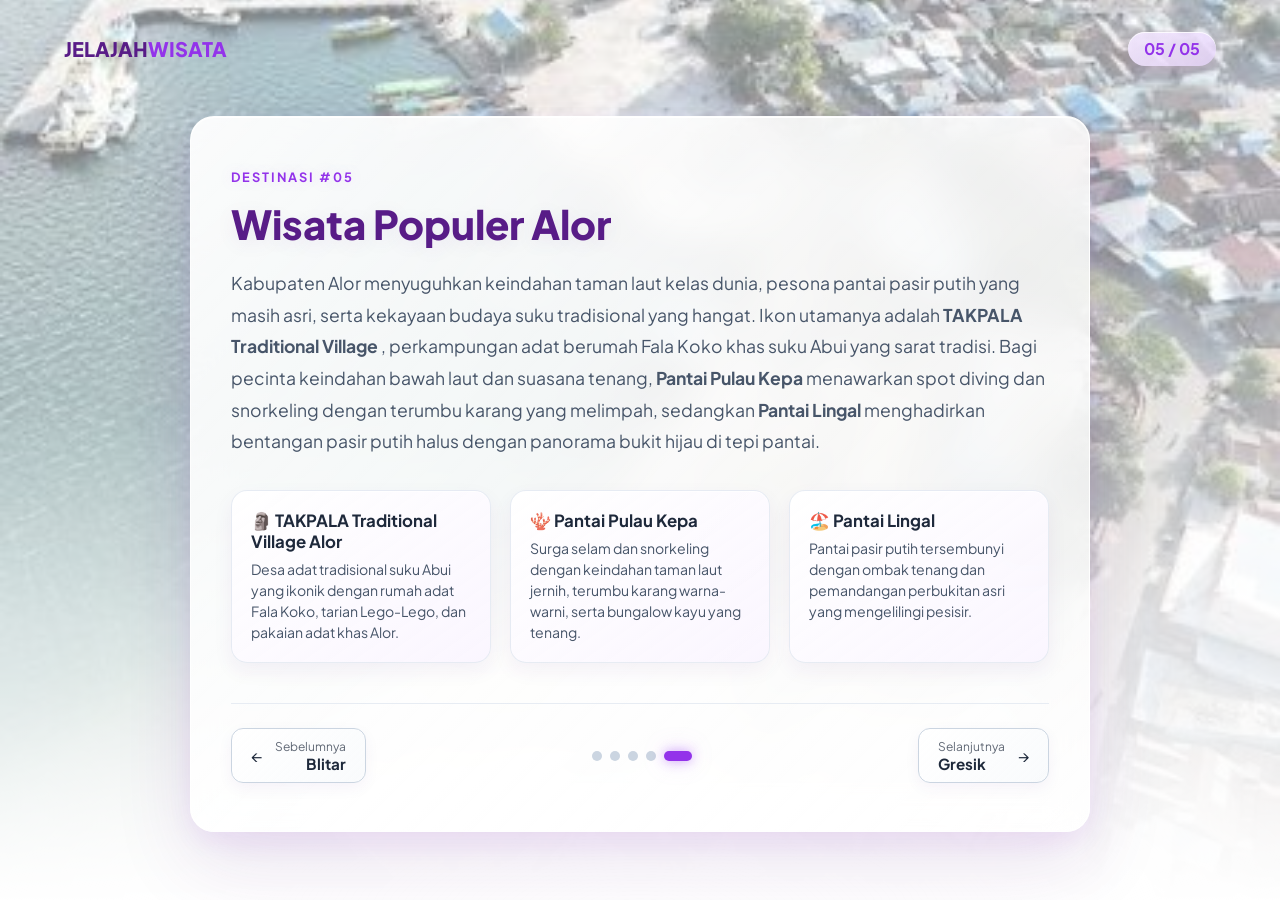
==== pages/alor.html @ 811f39e5 "Add files via upload" ====
<!doctype html>
<html lang="id">
	<head>
		<meta charset="UTF-8" />
		<meta name="viewport" content="width=device-width, initial-scale=1.0" />
		<title>Wisata Populer Blitar - Sejarah, Candi & Wisata Bahari</title>
		<link
			href="https://fonts.googleapis.com/css2?family=Plus+Jakarta+Sans:wght@400;600;700;800&display=swap"
			rel="stylesheet"
		/>
		<link rel="stylesheet" href="../style.css" />
	</head>
	<body>
		<div class="background-decor" style="--background-image: url('/pages/png__/alor.jpg');"></div></div>

		<nav class="navbar">
			<div class="logo">JELAJAH<span>WISATA</span></div>
			<div class="counter">05 / 05</div>
		</nav>

		<main class="container">
			<div class="badge-tag">DESTINASI #05</div>

			<h1 class="animate-title" id="pageTitle">Wisata Populer Alor</h1>

			<div class="content-box">
				<p class="animate-paragraph" id="mainParagraph">
					Kabupaten Alor menyuguhkan keindahan taman laut kelas dunia, pesona
					pantai pasir putih yang masih asri, serta kekayaan budaya suku
					tradisional yang hangat. Ikon utamanya adalah
					<strong> TAKPALA Traditional Village </strong>, perkampungan adat
					berumah Fala Koko khas suku Abui yang sarat tradisi. Bagi pecinta
					keindahan bawah laut dan suasana tenang,
					<strong>Pantai Pulau Kepa</strong> menawarkan spot diving dan
					snorkeling dengan terumbu karang yang melimpah, sedangkan
					<strong>Pantai Lingal</strong> menghadirkan bentangan pasir putih
					halus dengan panorama bukit hijau di tepi pantai.
				</p>
			</div>

			<div class="cards-grid">
				<div class="card">
					<h3>🗿 TAKPALA Traditional Village Alor</h3>
					<p>
						Desa adat tradisional suku Abui yang ikonik dengan rumah adat Fala
						Koko, tarian Lego-Lego, dan pakaian adat khas Alor.
					</p>
				</div>
				<div class="card">
					<h3>🪸 Pantai Pulau Kepa</h3>
					<p>
						Surga selam dan snorkeling dengan keindahan taman laut jernih,
						terumbu karang warna-warni, serta bungalow kayu yang tenang.
					</p>
				</div>
				<div class="card">
					<h3>🏖️ Pantai Lingal</h3>
					<p>
						Pantai pasir putih tersembunyi dengan ombak tenang dan pemandangan
						perbukitan asri yang mengelilingi pesisir.
					</p>
				</div>
			</div>

			<div class="nav-controls">
				<a href="blitar.html" class="nav-btn prev-btn" id="btnPrev">
					<span class="arrow">&larr;</span>
					<span class="btn-text">
						<small>Sebelumnya</small>
						<strong>Blitar</strong>
					</span>
				</a>

				<div class="dots-indicator">
					<span class="dot"></span>
					<span class="dot"></span>
					<span class="dot"></span>
					<span class="dot"></span>
					<span class="dot active"></span>
				</div>

				<a href="gresik.html" class="nav-btn next-btn" id="btnNext">
					<span class="btn-text">
						<small>Selanjutnya</small>
						<strong>Gresik</strong>
					</span>
					<span class="arrow">&rarr;</span>
				</a>
			</div>
		</main>

		<script src="../script.js"></script>
	</body>
</html>
---- style.css ----
:root {
	--bg-primary: #faf5ff;
	--card-bg: rgba(255, 255, 255, 0.82);
	--accent-color: #9333ea;
	--accent-hover: #7e22ce;
	--text-primary: #581c87;
	--text-secondary: #475569;
	--shadow: 0 20px 40px rgba(147, 51, 234, 0.08);
	--defaultOpp: 1;
}

* {
	margin: 0;
	padding: 0;
	box-sizing: border-box;
	font-family: "Plus Jakarta Sans", sans-serif;
}

body {
	background: #fff;
	color: var(--text-primary);
	min-height: 100vh;
	display: flex;
	justify-content: center;
	align-items: center;
	overflow-x: hidden;
	position: relative;
	padding: 2rem 1rem;
}
.ease-out-ewe:not(.animate-title) {
	animation: easeOutEwe 0.9s cubic-bezier(0.22, 1, 0.36, 1) forwards !important;
}
/* ========================================
   BACKGROUND IMAGE
======================================== */

.background-decor {
	position: fixed;
	inset: 0;
	z-index: 0;
	pointer-events: none;
	overflow: hidden;
	--defaultOpp: 0.5;
	/* Ganti gambar di setiap HTML */
	background-image: var(--background-image);

	background-size: cover;
	background-position: center;
	background-repeat: no-repeat;

	/* Animasi muncul */
	opacity: 0;

	animation: backgroundFade 1.5s ease-out forwards;
}

/* ========================================
   GRADIENT TRANSPARAN → PUTIH
======================================== */

.background-decor::before {
	content: "";
	position: absolute;
	inset: 0;

	background: linear-gradient(
		to bottom,
		rgba(255, 255, 255, 0) 0%,
		rgba(255, 255, 255, 0.02) 20%,
		rgba(255, 255, 255, 0.2) 45%,
		rgba(255, 255, 255, 0.65) 70%,
		rgba(255, 255, 255, 1) 100%
	);
}

/* ========================================
   ANIMASI CAHAYA BAWAH
======================================== */

.background-decor::after {
	content: "";
	position: absolute;

	left: -10%;
	bottom: -35%;

	width: 120%;
	height: 65%;

	background: radial-gradient(
		ellipse at center,
		rgba(255, 255, 255, 0.95) 0%,
		rgba(255, 255, 255, 0.75) 35%,
		rgba(255, 255, 255, 0) 75%
	);

	filter: blur(25px);

	animation: bottomGlow 5s ease-in-out infinite alternate;
}

/* ========================================
   IMAGE FADE IN
======================================== */

@keyframes backgroundFade {
	0% {
		opacity: 0;
	}

	50% {
		opacity: 0.25;
	}

	100% {
		opacity: 0.5;
	}
}

/* ========================================
   GLOW BERGERAK
======================================== */

@keyframes bottomGlow {
	0% {
		transform: translateY(25px) scale(0.95);
		opacity: 0.65;
	}

	100% {
		transform: translateY(-25px) scale(1.05);
		opacity: 1;
	}
} /* ========================================
   NAVBAR
======================================== */

.navbar {
	position: absolute;
	top: 2rem;
	left: 5%;
	right: 5%;

	display: flex;
	justify-content: space-between;
	align-items: center;

	z-index: 10;
}

.logo {
	font-weight: 800;
	font-size: 1.25rem;
}

.logo span {
	color: var(--accent-color);
}

.counter {
	font-weight: 700;
	color: var(--accent-color);

	background: linear-gradient(
		135deg,
		rgba(243, 232, 255, 0.95),
		rgba(233, 213, 255, 0.75)
	);

	padding: 0.4rem 1rem;
	border-radius: 20px;

	box-shadow:
		0 5px 15px rgba(147, 51, 234, 0.08),
		inset 0 1px 0 rgba(255, 255, 255, 0.8);
}

/* ========================================
   MAIN GLASS CONTAINER
======================================== */

.container {
	max-width: 900px;
	width: 100%;

	background: linear-gradient(
		135deg,
		rgba(255, 255, 255, 0.94),
		rgba(255, 255, 255, 0.72)
	);

	backdrop-filter: blur(20px);
	-webkit-backdrop-filter: blur(20px);

	border: 1px solid rgba(255, 255, 255, 0.85);

	padding: 3rem 2.5rem;
	border-radius: 24px;

	box-shadow:
		0 30px 80px rgba(88, 28, 135, 0.12),
		0 10px 30px rgba(147, 51, 234, 0.08),
		inset 0 1px 0 rgba(255, 255, 255, 0.95);

	z-index: 1;
	margin-top: 3rem;

	transform: perspective(1200px) translateZ(0);
}

/* ========================================
   BADGE
======================================== */

.badge-tag {
	display: inline-block;

	font-size: 0.8rem;
	font-weight: 700;

	color: var(--accent-color);

	letter-spacing: 2px;
	margin-bottom: 0.8rem;

	text-shadow: 0 0 15px rgba(147, 51, 234, 0.15);
	animation: easeInEwe 0.9s cubic-bezier(0.22, 1, 0.36, 1) forwards;
}

/* ========================================
   ANIMASI JUDUL
======================================== */

.animate-title {
	font-size: 2.5rem;
	font-weight: 800;
	margin-bottom: 1.2rem;

	opacity: 0;
	transform: translateY(-40px);

	animation: titleEnter 0.9s cubic-bezier(0.22, 1, 0.36, 1) forwards;

	text-shadow: 0 4px 20px rgba(88, 28, 135, 0.08);
}
.animate-title.ease-out-ewe {
	animation: titleExit 0.9s cubic-bezier(0.22, 1, 0.36, 1) forwards;
}
@keyframes titleEnter {
	from {
		opacity: 0;
		transform: translateY(-40px);
	}

	to {
		opacity: 1;
		transform: translateY(0);
	}
}
@keyframes titleExit {
	from {
		opacity: 1;
		transform: translateY(0);
	}

	to {
		opacity: 0;
		transform: translateY(-40px);
	}
}

/* ========================================
   PARAGRAPH
======================================== */

.animate-paragraph {
	font-size: 1.1rem;
	line-height: 1.8;

	color: var(--text-secondary);

	margin-bottom: 2rem;

	opacity: 0;
	transform: translateX(-60px);

	animation: paragraphSlideIn 0.8s ease-out 0.2s forwards;
}

@keyframes paragraphSlideIn {
	0% {
		opacity: 0;
		transform: translateX(-60px);
	}

	100% {
		opacity: 1;
		transform: translateX(0);
	}
}

.animate-paragraph.slide-out-right {
	animation: paragraphSlideOut 0.5s ease-in forwards !important;
}

@keyframes paragraphSlideOut {
	0% {
		opacity: 1;
		transform: translateX(0);
	}

	100% {
		opacity: 0;
		transform: translateX(60px);
	}
}

/* ========================================
   CARDS
======================================== */

.cards-grid {
	display: grid;

	grid-template-columns: repeat(auto-fit, minmax(220px, 1fr));

	gap: 1.2rem;
	margin-bottom: 2.5rem;
}

.card {
	background: linear-gradient(
		145deg,
		rgba(255, 255, 255, 0.98),
		rgba(250, 245, 255, 0.9)
	);

	padding: 1.2rem;

	border-radius: 16px;

	border: 1px solid rgba(226, 232, 240, 0.8);

	box-shadow:
		0 8px 20px rgba(88, 28, 135, 0.06),
		inset 0 1px 0 rgba(255, 255, 255, 0.9);

	transition:
		transform 0.35s ease,
		box-shadow 0.35s ease;
	animation: easeInEwe 0.9s cubic-bezier(0.22, 1, 0.36, 1) forwards;
}

.card:hover {
	transform: translateY(-7px) perspective(600px) rotateX(2deg);

	box-shadow:
		0 18px 35px rgba(147, 51, 234, 0.15),
		0 0 25px rgba(192, 132, 252, 0.15);
}

.card h3 {
	font-size: 1.05rem;
	margin-bottom: 0.4rem;
	color: #1e293b;
}

.card p {
	font-size: 0.88rem;
	color: var(--text-secondary);
	line-height: 1.5;
}

/* ========================================
   NAVIGATION
======================================== */

.nav-controls {
	display: flex;
	justify-content: space-between;
	align-items: center;

	border-top: 1px solid rgba(226, 232, 240, 0.8);

	padding-top: 1.5rem;
}

.nav-btn {
	display: flex;
	align-items: center;
	gap: 0.8rem;

	text-decoration: none;
	color: #1e293b;

	padding: 0.6rem 1.2rem;

	border-radius: 12px;

	background: linear-gradient(
		135deg,
		rgba(255, 255, 255, 0.95),
		rgba(248, 250, 252, 0.85)
	);

	border: 1px solid #cbd5e1;

	box-shadow: 0 5px 15px rgba(88, 28, 135, 0.05);
	transition: all 0.3s ease;
}

.nav-btn:hover {
	background: var(--accent-color);
	color: #ffffff;

	border-color: var(--accent-color);

	box-shadow:
		0 8px 25px rgba(147, 51, 234, 0.3),
		0 0 20px rgba(192, 132, 252, 0.25);

	transform: translateY(-2px);
}

.btn-text {
	display: flex;
	flex-direction: column;
	text-align: left;
	animation: easeInEwe 0.9s cubic-bezier(0.22, 1, 0.36, 1) forwards;
}
.prev-btn .btn-text {
	text-align: right;
}

.btn-text small {
	font-size: 0.75rem;
	opacity: 0.7;
}

.btn-text strong {
	font-size: 0.95rem;
}

/* ========================================
   DOT INDICATOR
======================================== */

.dots-indicator {
	display: flex;
	gap: 8px;
}

.dot {
	width: 10px;
	height: 10px;

	border-radius: 50%;

	background: #cbd5e1;

	transition: 0.3s;
}

.dot.active {
	width: 28px;

	border-radius: 10px;

	background: var(--accent-color);

	box-shadow:
		0 0 12px rgba(147, 51, 234, 0.45),
		0 0 25px rgba(192, 132, 252, 0.25);
}

@keyframes easeOutEwe {
	from {
		opacity: var(--defaultOpp);
	}

	to {
		opacity: 0;
	}
}
@keyframes easeInEwe {
	from {
		opacity: 0;
	}

	to {
		opacity: 1;
	}
}
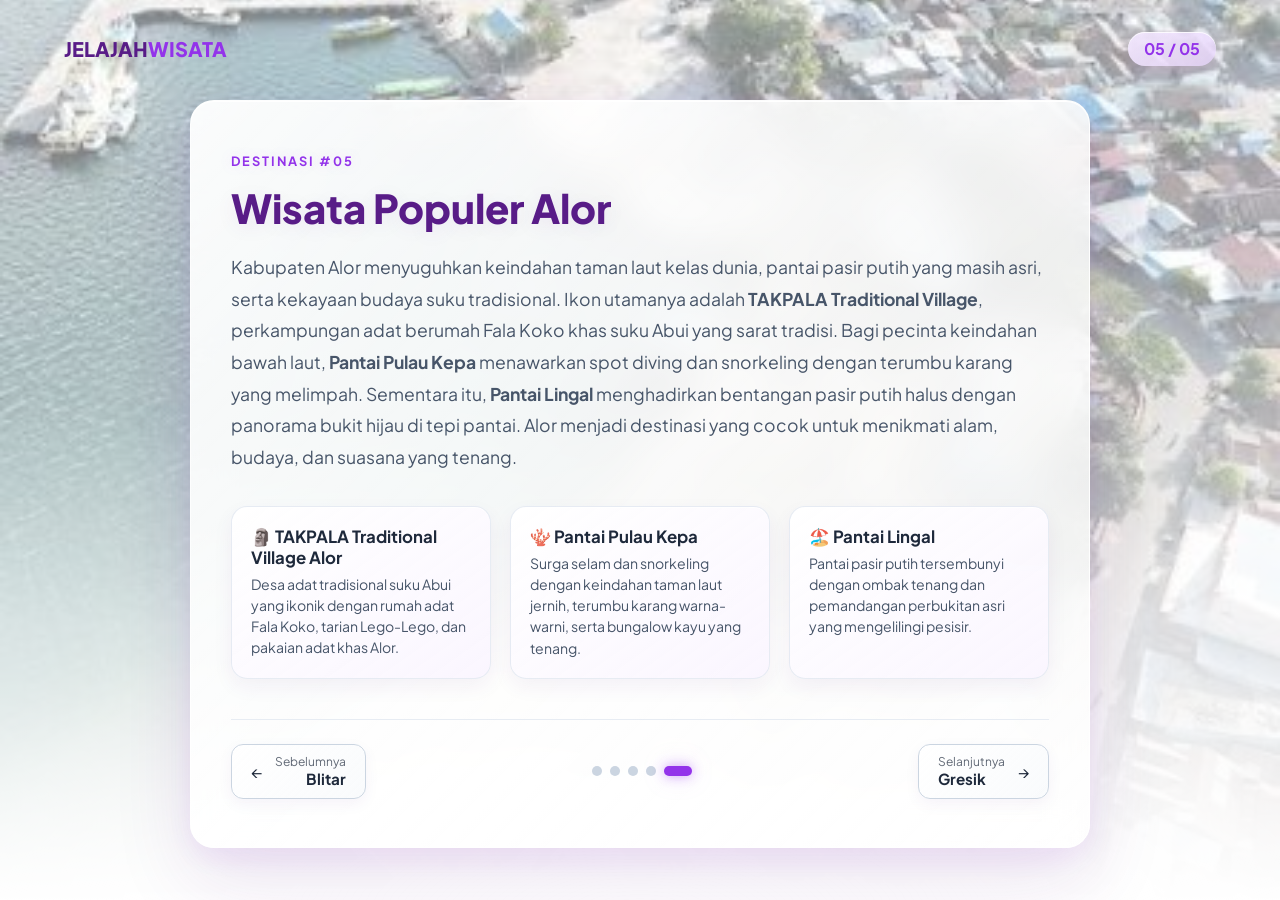
==== commit cc84e8f7: "Update alor.html" ====
--- a/pages/alor.html
+++ b/pages/alor.html
@@ -25,16 +25,11 @@
 
 			<div class="content-box">
 				<p class="animate-paragraph" id="mainParagraph">
-					Kabupaten Alor menyuguhkan keindahan taman laut kelas dunia, pesona
-					pantai pasir putih yang masih asri, serta kekayaan budaya suku
-					tradisional yang hangat. Ikon utamanya adalah
-					<strong> TAKPALA Traditional Village </strong>, perkampungan adat
-					berumah Fala Koko khas suku Abui yang sarat tradisi. Bagi pecinta
-					keindahan bawah laut dan suasana tenang,
-					<strong>Pantai Pulau Kepa</strong> menawarkan spot diving dan
-					snorkeling dengan terumbu karang yang melimpah, sedangkan
-					<strong>Pantai Lingal</strong> menghadirkan bentangan pasir putih
-					halus dengan panorama bukit hijau di tepi pantai.
+					Kabupaten Alor menyuguhkan keindahan taman laut kelas dunia, pantai pasir putih yang masih asri, serta kekayaan budaya suku tradisional.
+Ikon utamanya adalah <strong>TAKPALA Traditional Village</strong>, perkampungan adat berumah Fala Koko khas suku Abui yang sarat tradisi.
+Bagi pecinta keindahan bawah laut, <strong>Pantai Pulau Kepa</strong> menawarkan spot diving dan snorkeling dengan terumbu karang yang melimpah.
+Sementara itu, <strong>Pantai Lingal</strong> menghadirkan bentangan pasir putih halus dengan panorama bukit hijau di tepi pantai.
+Alor menjadi destinasi yang cocok untuk menikmati alam, budaya, dan suasana yang tenang.
 				</p>
 			</div>
 
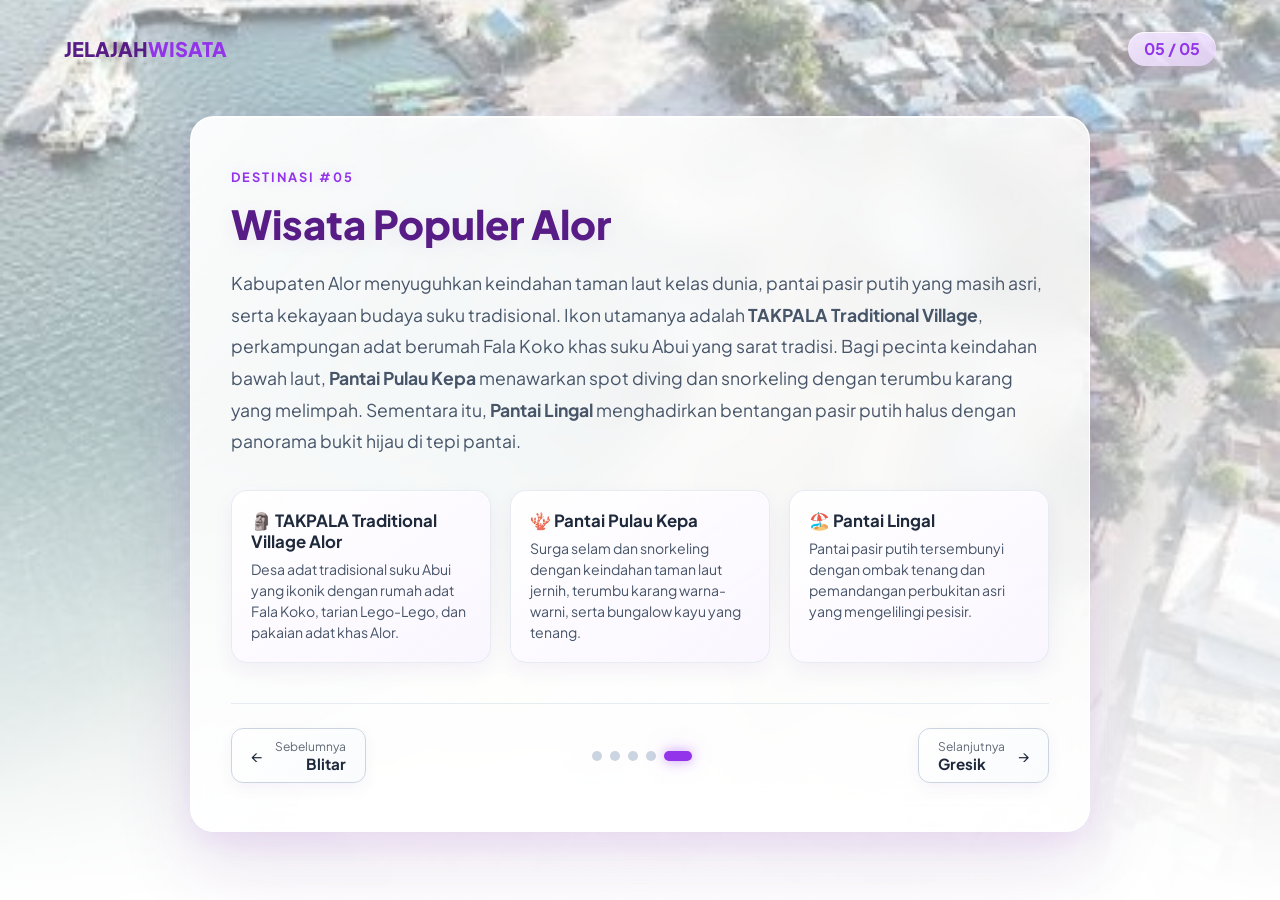
==== commit 5ad8841b: "Update alor.html" ====
--- a/pages/alor.html
+++ b/pages/alor.html
@@ -29,7 +29,6 @@
 Ikon utamanya adalah <strong>TAKPALA Traditional Village</strong>, perkampungan adat berumah Fala Koko khas suku Abui yang sarat tradisi.
 Bagi pecinta keindahan bawah laut, <strong>Pantai Pulau Kepa</strong> menawarkan spot diving dan snorkeling dengan terumbu karang yang melimpah.
 Sementara itu, <strong>Pantai Lingal</strong> menghadirkan bentangan pasir putih halus dengan panorama bukit hijau di tepi pantai.
-Alor menjadi destinasi yang cocok untuk menikmati alam, budaya, dan suasana yang tenang.
 				</p>
 			</div>
 
